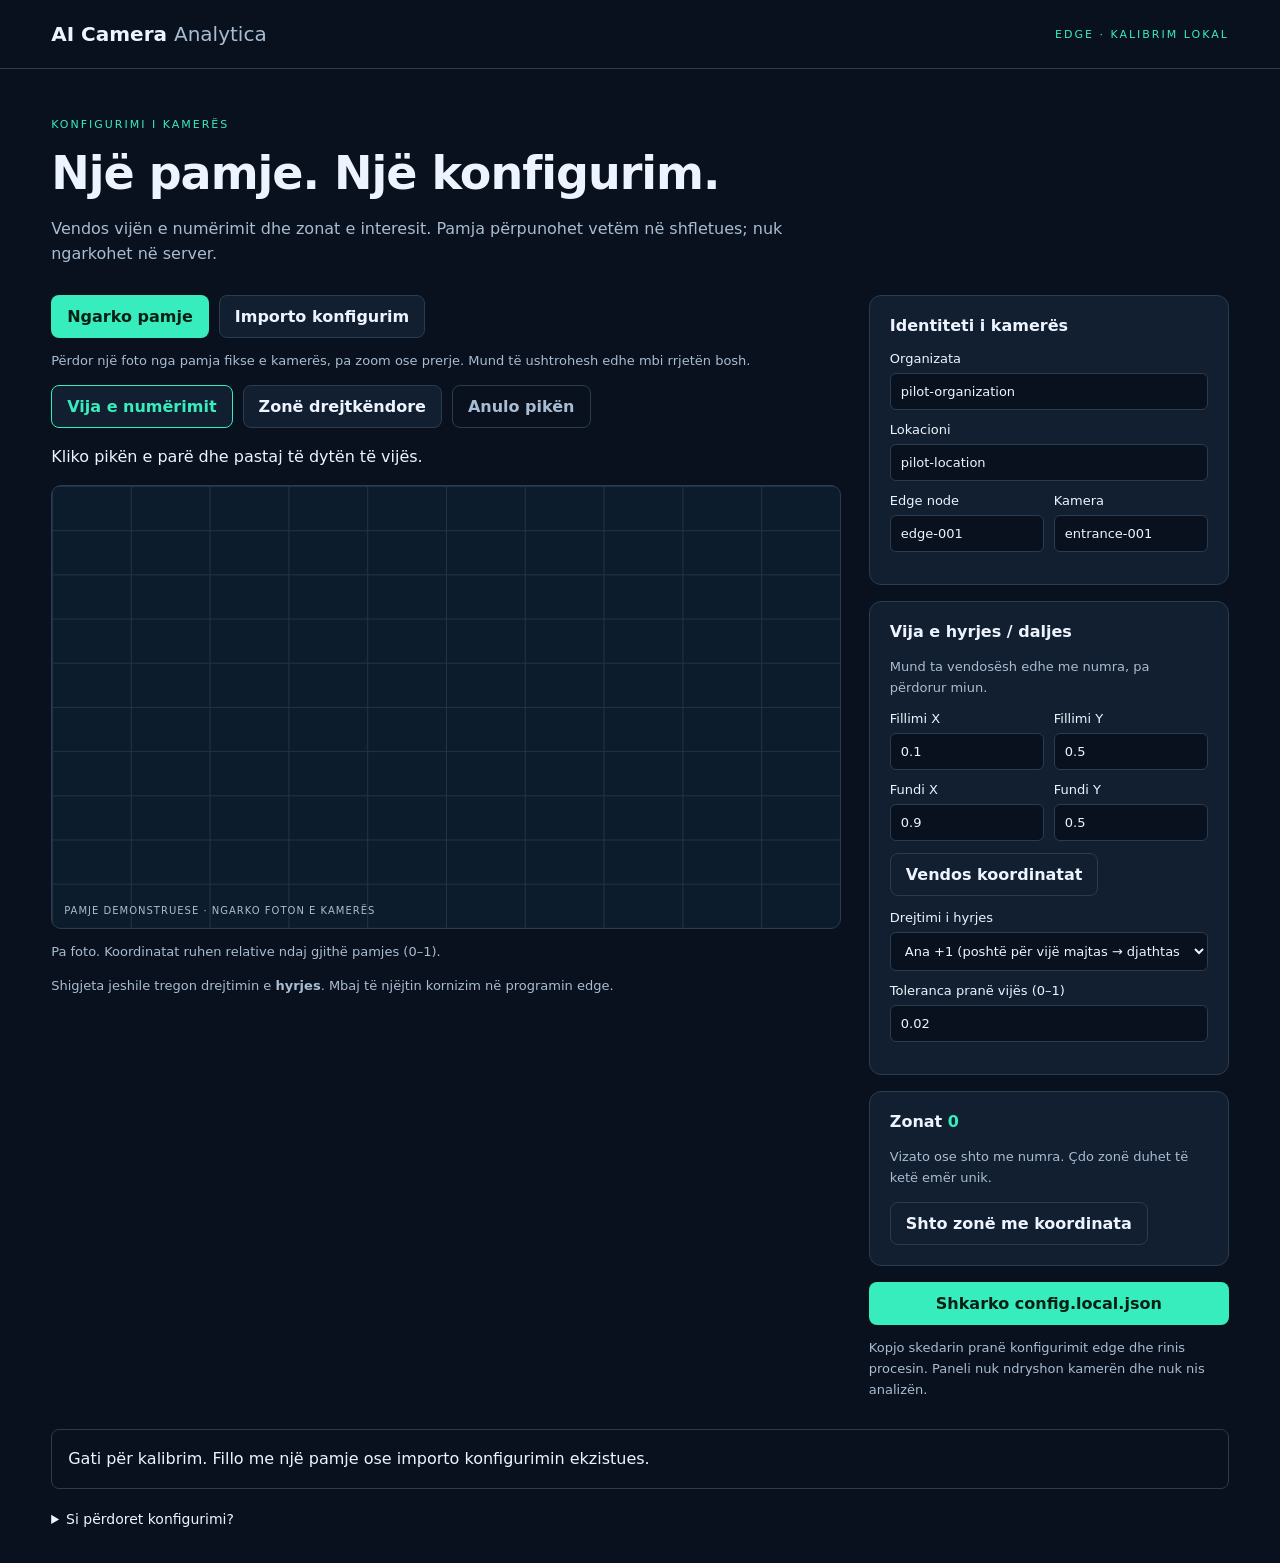
==== edge/calibration/index.html @ a2381d62 "Add local camera calibration panel with JSON import and export" ====
<!doctype html>
<html lang="sq">
<head>
<meta charset="utf-8"><meta name="viewport" content="width=device-width, initial-scale=1">
<title>Kalibrimi i kamerës | AI Camera Analytica</title>
<link rel="icon" href="data:,"><link rel="stylesheet" href="styles.css">
<script src="app.js" defer></script>
</head>
<body>
<header><a href="../../index.html">AI Camera <span>Analytica</span></a><span class="badge">EDGE · KALIBRIM LOKAL</span></header>
<main>
<div class="intro"><p class="eyebrow">KONFIGURIMI I KAMERËS</p><h1>Një pamje. Një konfigurim.</h1><p>Vendos vijën e numërimit dhe zonat e interesit. Pamja përpunohet vetëm në shfletues; nuk ngarkohet në server.</p></div>
<div class="layout">
<section class="workspace" aria-label="Pamja dhe mjetet e vizatimit">
<div class="toolbar"><label class="button">Ngarko pamje<input id="image-file" type="file" accept="image/png,image/jpeg,image/webp"></label><label class="button secondary">Importo konfigurim<input id="config-file" type="file" accept=".json,application/json"></label></div>
<p class="hint">Përdor një foto nga pamja fikse e kamerës, pa zoom ose prerje. Mund të ushtrohesh edhe mbi rrjetën bosh.</p>
<div class="tools" role="group" aria-label="Mjetet"><button id="line-tool" aria-pressed="true">Vija e numërimit</button><button id="zone-tool" aria-pressed="false">Zonë drejtkëndore</button><button id="cancel" class="quiet">Anulo pikën</button></div>
<p id="instruction">Kliko pikën e parë dhe pastaj të dytën të vijës.</p>
<div id="stage" class="stage"><img id="camera-image" alt="Pamja lokale e kamerës për kalibrim" hidden><svg id="drawing" viewBox="0 0 1000 1000" preserveAspectRatio="none" aria-label="Vizatimi: kliko dy pika për vijën ose zonën"><defs><marker id="arrow" markerWidth="10" markerHeight="10" refX="8" refY="5" orient="auto"><path d="M0,0 L10,5 L0,10" fill="#38edbd"/></marker></defs><g id="geometry"></g></svg><span id="empty-label">PAMJE DEMONSTRUESE · NGARKO FOTON E KAMERËS</span></div>
<p id="image-name" class="hint">Pa foto. Koordinatat ruhen relative ndaj gjithë pamjes (0–1).</p>
<p class="hint">Shigjeta jeshile tregon drejtimin e <strong>hyrjes</strong>. Mbaj të njëjtin kornizim në programin edge.</p>
</section>
<aside>
<form id="settings">
<section class="card"><h2>Identiteti i kamerës</h2><label>Organizata<input id="organization_id" required value="pilot-organization"></label><label>Lokacioni<input id="location_id" required value="pilot-location"></label><div class="row"><label>Edge node<input id="node_id" required value="edge-001"></label><label>Kamera<input id="camera_id" required value="entrance-001"></label></div></section>
<section class="card"><h2>Vija e hyrjes / daljes</h2><p class="hint">Mund ta vendosësh edhe me numra, pa përdorur miun.</p><div class="coordinates"><label>Fillimi X<input id="start-x" type="number" min="0" max="1" step="any" value="0.1" required></label><label>Fillimi Y<input id="start-y" type="number" min="0" max="1" step="any" value="0.5" required></label><label>Fundi X<input id="end-x" type="number" min="0" max="1" step="any" value="0.9" required></label><label>Fundi Y<input id="end-y" type="number" min="0" max="1" step="any" value="0.5" required></label></div><button id="apply-line" type="button" class="secondary">Vendos koordinatat</button><label>Drejtimi i hyrjes<select id="enter-side"><option value="1">Ana +1 (poshtë për vijë majtas → djathtas)</option><option value="-1">Ana −1 (sipër për vijë majtas → djathtas)</option></select></label><label>Toleranca pranë vijës (0–1)<input id="margin" type="number" min="0.001" max="0.999" step="any" value="0.02" required></label></section>
<section class="card"><h2>Zonat <span id="zone-count">0</span></h2><p class="hint">Vizato ose shto me numra. Çdo zonë duhet të ketë emër unik.</p><div id="zones"></div><button id="add-zone" type="button" class="secondary">Shto zonë me koordinata</button></section>
<div class="export"><button type="submit" id="export">Shkarko config.local.json</button><p class="hint">Kopjo skedarin pranë konfigurimit edge dhe rinis procesin. Paneli nuk ndryshon kamerën dhe nuk nis analizën.</p></div>
</form>
</aside>
</div>
<p id="status" role="status" aria-live="polite">Gati për kalibrim. Fillo me një pamje ose importo konfigurimin ekzistues.</p>
<details><summary>Si përdoret konfigurimi?</summary><ol><li>Ngarko një pamje fikse nga kamera.</li><li>Vizato vijën te pika reale e kalimit dhe kontrollo shigjetën e hyrjes.</li><li>Shto zonat që dëshiron të matësh.</li><li>Shkarko JSON-in dhe ruaje në dosjen edge.</li><li>Nis programin: <code>ai-camera-edge --config config.local.json run</code>. Adresa RTSP jepet veçmas në ambientin e procesit.</li></ol><p>Importi ruan parametrat e tjerë të konfigurimit. Fotoja nuk përfshihet në JSON. Një konfigurim i ri përdor parametrat bazë të prototipit; saktësia kërkon verifikim në terren.</p></details>
</main>
</body></html>
---- edge/calibration/styles.css ----
:root{color-scheme:dark;--bg:#08111d;--card:#111f30;--text:#eef4ff;--muted:#a9bcd2;--border:#2a3c50;--accent:#38edbd;font-family:system-ui,sans-serif}*{box-sizing:border-box}body{margin:0;background:var(--bg);color:var(--text)}header{padding:22px 4vw;border-bottom:1px solid var(--border);display:flex;justify-content:space-between;align-items:center;gap:16px}header a{color:var(--text);font-weight:750;text-decoration:none;font-size:20px}header a span{font-weight:400;color:var(--muted)}.badge,.eyebrow{font-size:11px;letter-spacing:2px;color:var(--accent)}main{max-width:1560px;margin:auto;padding:36px 4vw}.intro{max-width:760px;margin-bottom:28px}h1{font-size:clamp(28px,4vw,46px);letter-spacing:-1px;margin:12px 0}p{line-height:1.6}.intro>p:last-child,.hint{color:var(--muted)}.layout{display:grid;grid-template-columns:minmax(0,1fr) 360px;gap:28px;align-items:start}.workspace{min-width:0}.toolbar,.tools,.row{display:flex;gap:10px;flex-wrap:wrap}button,.button{font:inherit;font-weight:650;border:1px solid transparent;border-radius:8px;padding:11px 15px;background:var(--accent);color:#072016;cursor:pointer;text-decoration:none;display:inline-block;text-align:center}.secondary,.tools button{background:var(--card);border-color:var(--border);color:var(--text)}.tools button[aria-pressed=true]{border-color:var(--accent);color:var(--accent)}.tools .quiet{background:transparent;color:var(--muted)}.hint{font-size:13px}.stage{position:relative;aspect-ratio:16/9;overflow:hidden;border:1px solid var(--border);border-radius:10px;background-color:#0d1c2c;background-image:linear-gradient(#223347 1px,transparent 1px),linear-gradient(90deg,#223347 1px,transparent 1px);background-size:10% 10%;touch-action:none}.stage img{width:100%;height:100%;object-fit:fill;display:block}.stage img[hidden]{display:none}.stage svg{position:absolute;inset:0;width:100%;height:100%;cursor:crosshair}#empty-label{position:absolute;left:12px;bottom:12px;color:var(--muted);font-size:10px;letter-spacing:1px;pointer-events:none}.card{padding:20px;border:1px solid var(--border);background:var(--card);border-radius:12px;margin-bottom:16px}h2{font-size:16px;margin:0 0 16px}h2 span{color:var(--accent)}label{display:flex;flex-direction:column;gap:7px;font-size:13px;margin-bottom:12px;min-width:0}.toolbar label{margin-bottom:0}input,select{font:inherit;width:100%;min-width:0;background:var(--bg);color:var(--text);border:1px solid var(--border);border-radius:6px;padding:10px}.row>label{flex:1;min-width:100px}.coordinates{display:grid;grid-template-columns:1fr 1fr;gap:0 10px}#apply-line{margin-bottom:14px}.zone{border-top:1px solid var(--border);padding-top:16px;margin-top:16px}.zone button{padding:7px 10px;font-size:12px}.export>button{width:100%}#status{padding:16px;border:1px solid var(--border);border-radius:8px;overflow-wrap:anywhere}#status.error{color:#ffb5b5;border-color:#b35555}details{color:var(--muted);font-size:14px;margin-top:22px}summary{cursor:pointer;color:var(--text)}code{overflow-wrap:anywhere}:focus-visible{outline:3px solid #7dcaff;outline-offset:3px}@media(max-width:1000px){.layout{grid-template-columns:1fr}.workspace{position:static}aside{max-width:650px;width:100%}}@media(max-width:500px){header{flex-direction:column;align-items:start}main{padding-top:20px}.toolbar>*{flex:1}.tools button{font-size:12px;padding:9px}button{max-width:100%}}

.toolbar label{position:relative}.toolbar input[type=file]{position:absolute;inset:0;width:100%;height:100%;opacity:0;cursor:pointer}.toolbar label:focus-within{outline:3px solid #7dcaff;outline-offset:3px}
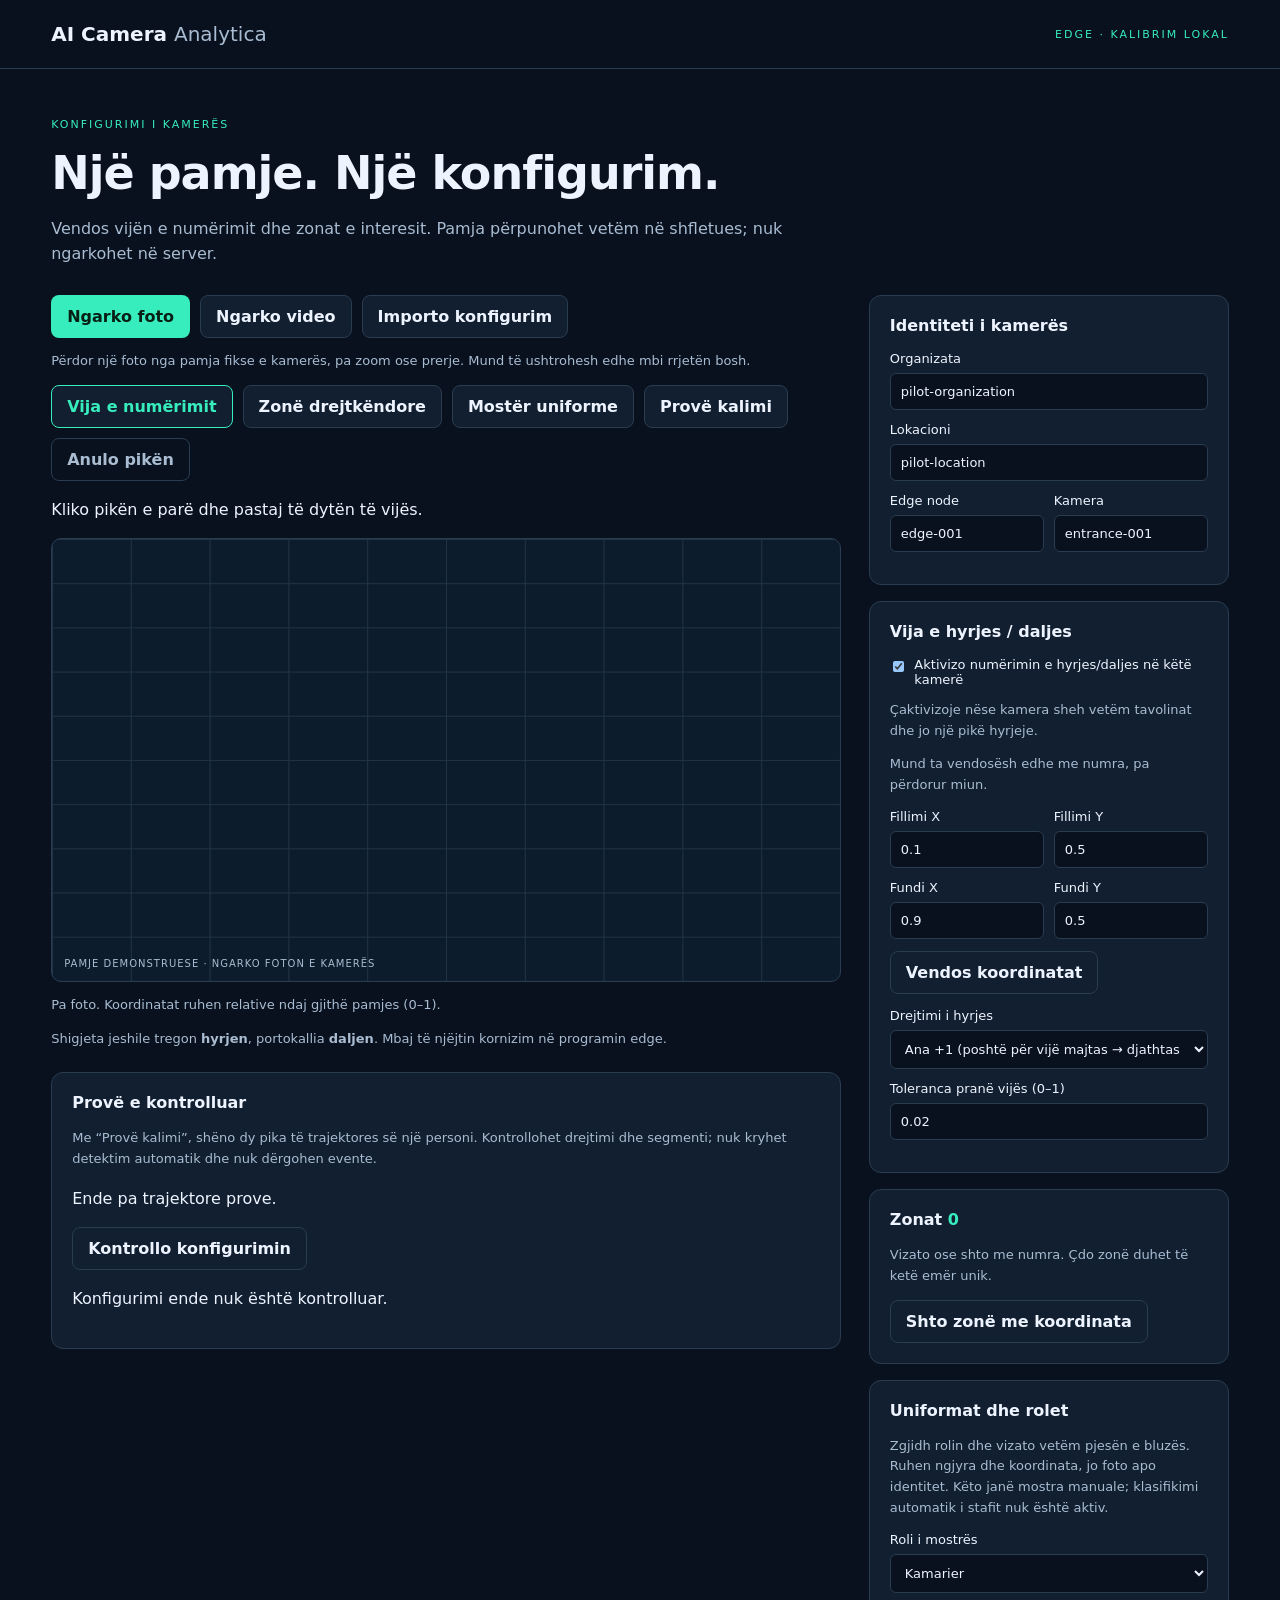
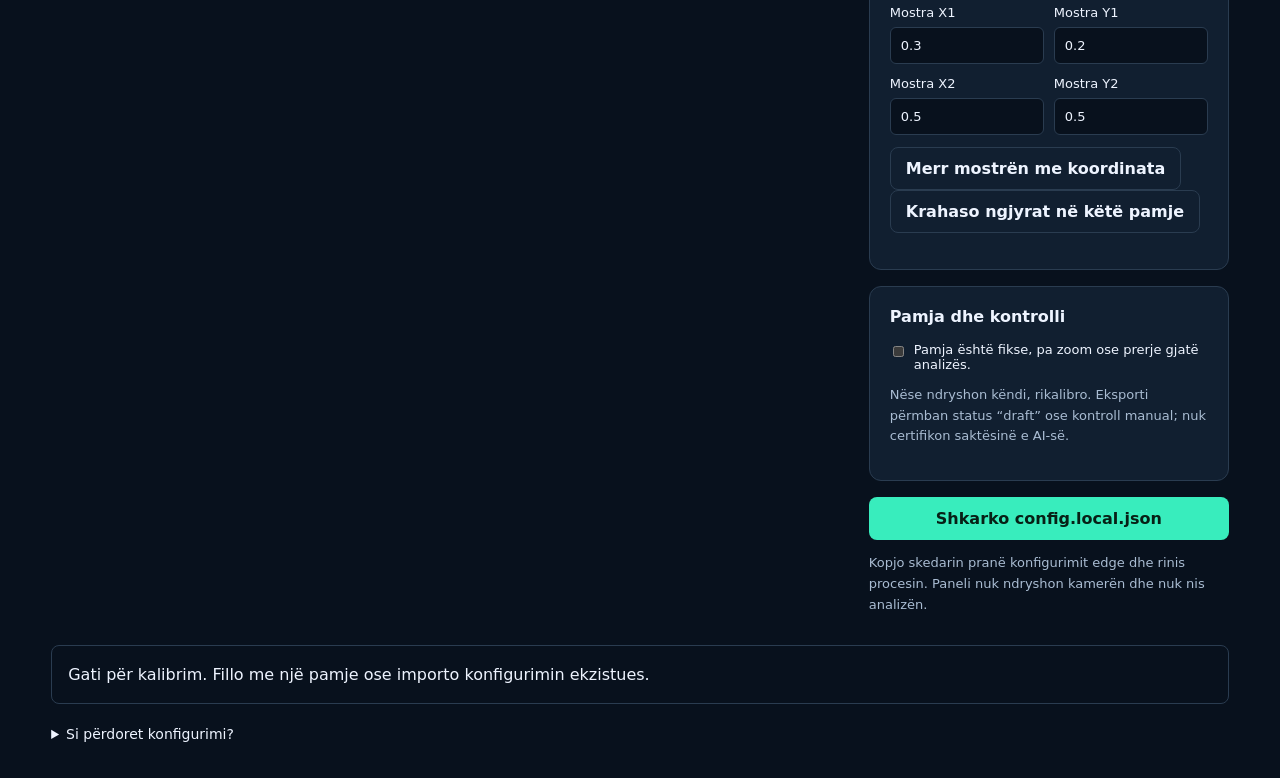
==== commit 30304395: "Extend camera calibration with video, typed zones and manual uniform samples" ====
--- a/edge/calibration/index.html
+++ b/edge/calibration/index.html
@@ -5,6 +5,7 @@
 <title>Kalibrimi i kamerës | AI Camera Analytica</title>
 <link rel="icon" href="data:,"><link rel="stylesheet" href="styles.css">
 <script src="app.js" defer></script>
+<script src="calibration.js" defer></script>
 </head>
 <body>
 <header><a href="../../index.html">AI Camera <span>Analytica</span></a><span class="badge">EDGE · KALIBRIM LOKAL</span></header>
@@ -12,19 +13,23 @@
 <div class="intro"><p class="eyebrow">KONFIGURIMI I KAMERËS</p><h1>Një pamje. Një konfigurim.</h1><p>Vendos vijën e numërimit dhe zonat e interesit. Pamja përpunohet vetëm në shfletues; nuk ngarkohet në server.</p></div>
 <div class="layout">
 <section class="workspace" aria-label="Pamja dhe mjetet e vizatimit">
-<div class="toolbar"><label class="button">Ngarko pamje<input id="image-file" type="file" accept="image/png,image/jpeg,image/webp"></label><label class="button secondary">Importo konfigurim<input id="config-file" type="file" accept=".json,application/json"></label></div>
+<div class="toolbar"><label class="button">Ngarko foto<input id="image-file" type="file" accept="image/png,image/jpeg,image/webp"></label><label class="button secondary">Ngarko video<input id="video-file" type="file" accept="video/mp4,video/webm,video/ogg"></label><label class="button secondary">Importo konfigurim<input id="config-file" type="file" accept=".json,application/json"></label></div>
 <p class="hint">Përdor një foto nga pamja fikse e kamerës, pa zoom ose prerje. Mund të ushtrohesh edhe mbi rrjetën bosh.</p>
-<div class="tools" role="group" aria-label="Mjetet"><button id="line-tool" aria-pressed="true">Vija e numërimit</button><button id="zone-tool" aria-pressed="false">Zonë drejtkëndore</button><button id="cancel" class="quiet">Anulo pikën</button></div>
+<div class="tools" role="group" aria-label="Mjetet"><button id="line-tool" aria-pressed="true">Vija e numërimit</button><button id="zone-tool" aria-pressed="false">Zonë drejtkëndore</button><button id="role-tool" aria-pressed="false">Mostër uniforme</button><button id="trace-tool" aria-pressed="false">Provë kalimi</button><button id="cancel" class="quiet">Anulo pikën</button></div>
 <p id="instruction">Kliko pikën e parë dhe pastaj të dytën të vijës.</p>
-<div id="stage" class="stage"><img id="camera-image" alt="Pamja lokale e kamerës për kalibrim" hidden><svg id="drawing" viewBox="0 0 1000 1000" preserveAspectRatio="none" aria-label="Vizatimi: kliko dy pika për vijën ose zonën"><defs><marker id="arrow" markerWidth="10" markerHeight="10" refX="8" refY="5" orient="auto"><path d="M0,0 L10,5 L0,10" fill="#38edbd"/></marker></defs><g id="geometry"></g></svg><span id="empty-label">PAMJE DEMONSTRUESE · NGARKO FOTON E KAMERËS</span></div>
+<div id="stage" class="stage"><img id="camera-image" alt="Pamja lokale e kamerës për kalibrim" hidden><video id="camera-video" muted playsinline preload="metadata" hidden></video><svg id="drawing" viewBox="0 0 1000 1000" preserveAspectRatio="none" aria-label="Vizatimi: kliko dy pika për vijën ose zonën"><defs><marker id="arrow" markerWidth="10" markerHeight="10" refX="8" refY="5" orient="auto"><path d="M0,0 L10,5 L0,10" fill="#38edbd"/></marker><marker id="exit-arrow" markerWidth="10" markerHeight="10" refX="8" refY="5" orient="auto"><path d="M0,0 L10,5 L0,10" fill="#ffb86b"/></marker></defs><g id="geometry"></g></svg><span id="empty-label">PAMJE DEMONSTRUESE · NGARKO FOTON E KAMERËS</span></div>
+<div id="video-controls" class="video-controls" hidden><button id="video-play" type="button" class="secondary">Luaj / pauzë</button><label>Momenti i videos<input id="video-seek" type="range" min="0" max="1" value="0" step="0.05"></label><output id="video-time">0.0 s</output></div>
 <p id="image-name" class="hint">Pa foto. Koordinatat ruhen relative ndaj gjithë pamjes (0–1).</p>
-<p class="hint">Shigjeta jeshile tregon drejtimin e <strong>hyrjes</strong>. Mbaj të njëjtin kornizim në programin edge.</p>
+<p class="hint">Shigjeta jeshile tregon <strong>hyrjen</strong>, portokallia <strong>daljen</strong>. Mbaj të njëjtin kornizim në programin edge.</p>
+<section class="card"><h2>Provë e kontrolluar</h2><p class="hint">Me “Provë kalimi”, shëno dy pika të trajektores së një personi. Kontrollohet drejtimi dhe segmenti; nuk kryhet detektim automatik dhe nuk dërgohen evente.</p><p id="crossing-result" role="status">Ende pa trajektore prove.</p><button id="review-config" type="button" class="secondary">Kontrollo konfigurimin</button><p id="review-result" role="status">Konfigurimi ende nuk është kontrolluar.</p></section>
 </section>
 <aside>
 <form id="settings">
 <section class="card"><h2>Identiteti i kamerës</h2><label>Organizata<input id="organization_id" required value="pilot-organization"></label><label>Lokacioni<input id="location_id" required value="pilot-location"></label><div class="row"><label>Edge node<input id="node_id" required value="edge-001"></label><label>Kamera<input id="camera_id" required value="entrance-001"></label></div></section>
-<section class="card"><h2>Vija e hyrjes / daljes</h2><p class="hint">Mund ta vendosësh edhe me numra, pa përdorur miun.</p><div class="coordinates"><label>Fillimi X<input id="start-x" type="number" min="0" max="1" step="any" value="0.1" required></label><label>Fillimi Y<input id="start-y" type="number" min="0" max="1" step="any" value="0.5" required></label><label>Fundi X<input id="end-x" type="number" min="0" max="1" step="any" value="0.9" required></label><label>Fundi Y<input id="end-y" type="number" min="0" max="1" step="any" value="0.5" required></label></div><button id="apply-line" type="button" class="secondary">Vendos koordinatat</button><label>Drejtimi i hyrjes<select id="enter-side"><option value="1">Ana +1 (poshtë për vijë majtas → djathtas)</option><option value="-1">Ana −1 (sipër për vijë majtas → djathtas)</option></select></label><label>Toleranca pranë vijës (0–1)<input id="margin" type="number" min="0.001" max="0.999" step="any" value="0.02" required></label></section>
+<section class="card"><h2>Vija e hyrjes / daljes</h2><label class="check"><input id="line-enabled" type="checkbox" checked>Aktivizo numërimin e hyrjes/daljes në këtë kamerë</label><p class="hint">Çaktivizoje nëse kamera sheh vetëm tavolinat dhe jo një pikë hyrjeje.</p><p class="hint">Mund ta vendosësh edhe me numra, pa përdorur miun.</p><div class="coordinates"><label>Fillimi X<input id="start-x" type="number" min="0" max="1" step="any" value="0.1" required></label><label>Fillimi Y<input id="start-y" type="number" min="0" max="1" step="any" value="0.5" required></label><label>Fundi X<input id="end-x" type="number" min="0" max="1" step="any" value="0.9" required></label><label>Fundi Y<input id="end-y" type="number" min="0" max="1" step="any" value="0.5" required></label></div><button id="apply-line" type="button" class="secondary">Vendos koordinatat</button><label>Drejtimi i hyrjes<select id="enter-side"><option value="1">Ana +1 (poshtë për vijë majtas → djathtas)</option><option value="-1">Ana −1 (sipër për vijë majtas → djathtas)</option></select></label><label>Toleranca pranë vijës (0–1)<input id="margin" type="number" min="0.001" max="0.999" step="any" value="0.02" required></label></section>
 <section class="card"><h2>Zonat <span id="zone-count">0</span></h2><p class="hint">Vizato ose shto me numra. Çdo zonë duhet të ketë emër unik.</p><div id="zones"></div><button id="add-zone" type="button" class="secondary">Shto zonë me koordinata</button></section>
+<section class="card"><h2>Uniformat dhe rolet</h2><p class="hint">Zgjidh rolin dhe vizato vetëm pjesën e bluzës. Ruhen ngjyra dhe koordinata, jo foto apo identitet. Këto janë mostra manuale; klasifikimi automatik i stafit nuk është aktiv.</p><label>Roli i mostrës<select id="sample-role"><option value="waiter">Kamarier</option><option value="bartender">Banakier</option><option value="customer">Klient (kundërshembull)</option><option value="unknown">I panjohur</option></select></label><div class="coordinates"><label>Mostra X1<input id="sample-x1" type="number" min="0" max="1" step="any" value="0.3"></label><label>Mostra Y1<input id="sample-y1" type="number" min="0" max="1" step="any" value="0.2"></label><label>Mostra X2<input id="sample-x2" type="number" min="0" max="1" step="any" value="0.5"></label><label>Mostra Y2<input id="sample-y2" type="number" min="0" max="1" step="any" value="0.5"></label></div><button id="add-sample" type="button" class="secondary">Merr mostrën me koordinata</button><div id="role-samples"></div><button id="compare-samples" type="button" class="secondary">Krahaso ngjyrat në këtë pamje</button><p id="sample-result" role="status"></p></section>
+<section class="card"><h2>Pamja dhe kontrolli</h2><label class="check"><input id="fixed-view" type="checkbox">Pamja është fikse, pa zoom ose prerje gjatë analizës.</label><p class="hint">Nëse ndryshon këndi, rikalibro. Eksporti përmban status “draft” ose kontroll manual; nuk certifikon saktësinë e AI-së.</p></section>
 <div class="export"><button type="submit" id="export">Shkarko config.local.json</button><p class="hint">Kopjo skedarin pranë konfigurimit edge dhe rinis procesin. Paneli nuk ndryshon kamerën dhe nuk nis analizën.</p></div>
 </form>
 </aside>
--- a/edge/calibration/styles.css
+++ b/edge/calibration/styles.css
@@ -1,3 +1,7 @@
 :root{color-scheme:dark;--bg:#08111d;--card:#111f30;--text:#eef4ff;--muted:#a9bcd2;--border:#2a3c50;--accent:#38edbd;font-family:system-ui,sans-serif}*{box-sizing:border-box}body{margin:0;background:var(--bg);color:var(--text)}header{padding:22px 4vw;border-bottom:1px solid var(--border);display:flex;justify-content:space-between;align-items:center;gap:16px}header a{color:var(--text);font-weight:750;text-decoration:none;font-size:20px}header a span{font-weight:400;color:var(--muted)}.badge,.eyebrow{font-size:11px;letter-spacing:2px;color:var(--accent)}main{max-width:1560px;margin:auto;padding:36px 4vw}.intro{max-width:760px;margin-bottom:28px}h1{font-size:clamp(28px,4vw,46px);letter-spacing:-1px;margin:12px 0}p{line-height:1.6}.intro>p:last-child,.hint{color:var(--muted)}.layout{display:grid;grid-template-columns:minmax(0,1fr) 360px;gap:28px;align-items:start}.workspace{min-width:0}.toolbar,.tools,.row{display:flex;gap:10px;flex-wrap:wrap}button,.button{font:inherit;font-weight:650;border:1px solid transparent;border-radius:8px;padding:11px 15px;background:var(--accent);color:#072016;cursor:pointer;text-decoration:none;display:inline-block;text-align:center}.secondary,.tools button{background:var(--card);border-color:var(--border);color:var(--text)}.tools button[aria-pressed=true]{border-color:var(--accent);color:var(--accent)}.tools .quiet{background:transparent;color:var(--muted)}.hint{font-size:13px}.stage{position:relative;aspect-ratio:16/9;overflow:hidden;border:1px solid var(--border);border-radius:10px;background-color:#0d1c2c;background-image:linear-gradient(#223347 1px,transparent 1px),linear-gradient(90deg,#223347 1px,transparent 1px);background-size:10% 10%;touch-action:none}.stage img{width:100%;height:100%;object-fit:fill;display:block}.stage img[hidden]{display:none}.stage svg{position:absolute;inset:0;width:100%;height:100%;cursor:crosshair}#empty-label{position:absolute;left:12px;bottom:12px;color:var(--muted);font-size:10px;letter-spacing:1px;pointer-events:none}.card{padding:20px;border:1px solid var(--border);background:var(--card);border-radius:12px;margin-bottom:16px}h2{font-size:16px;margin:0 0 16px}h2 span{color:var(--accent)}label{display:flex;flex-direction:column;gap:7px;font-size:13px;margin-bottom:12px;min-width:0}.toolbar label{margin-bottom:0}input,select{font:inherit;width:100%;min-width:0;background:var(--bg);color:var(--text);border:1px solid var(--border);border-radius:6px;padding:10px}.row>label{flex:1;min-width:100px}.coordinates{display:grid;grid-template-columns:1fr 1fr;gap:0 10px}#apply-line{margin-bottom:14px}.zone{border-top:1px solid var(--border);padding-top:16px;margin-top:16px}.zone button{padding:7px 10px;font-size:12px}.export>button{width:100%}#status{padding:16px;border:1px solid var(--border);border-radius:8px;overflow-wrap:anywhere}#status.error{color:#ffb5b5;border-color:#b35555}details{color:var(--muted);font-size:14px;margin-top:22px}summary{cursor:pointer;color:var(--text)}code{overflow-wrap:anywhere}:focus-visible{outline:3px solid #7dcaff;outline-offset:3px}@media(max-width:1000px){.layout{grid-template-columns:1fr}.workspace{position:static}aside{max-width:650px;width:100%}}@media(max-width:500px){header{flex-direction:column;align-items:start}main{padding-top:20px}.toolbar>*{flex:1}.tools button{font-size:12px;padding:9px}button{max-width:100%}}
 
 .toolbar label{position:relative}.toolbar input[type=file]{position:absolute;inset:0;width:100%;height:100%;opacity:0;cursor:pointer}.toolbar label:focus-within{outline:3px solid #7dcaff;outline-offset:3px}
+.runtime{margin:0 0 28px}.runtime .tools{margin-top:16px}.runtime button:disabled{opacity:.45;cursor:not-allowed}.error{color:#ffb5b5}
+[hidden]{display:none!important}.stage video{display:block;width:100%;height:100%;object-fit:fill}.video-controls{display:flex;align-items:center;gap:12px;margin-top:14px}.video-controls label{flex:1;margin:0}.video-controls input{padding:0}.check{flex-direction:row;align-items:start}.check input{width:auto;margin:3px}.uniform-sample{border-top:1px solid var(--border);padding:12px 0;font-size:12px}.uniform-sample p{overflow-wrap:anywhere}.workspace>.card{margin-top:22px}#role-samples{max-height:350px;overflow:auto}@media(max-width:500px){.video-controls{flex-wrap:wrap}.video-controls label{min-width:180px}}
+.toolbar label{overflow:hidden}@media(max-width:500px){.toolbar>label{flex:1 1 140px}}
+#image-name,#review-result,#sample-result,#crossing-result{overflow-wrap:anywhere}
